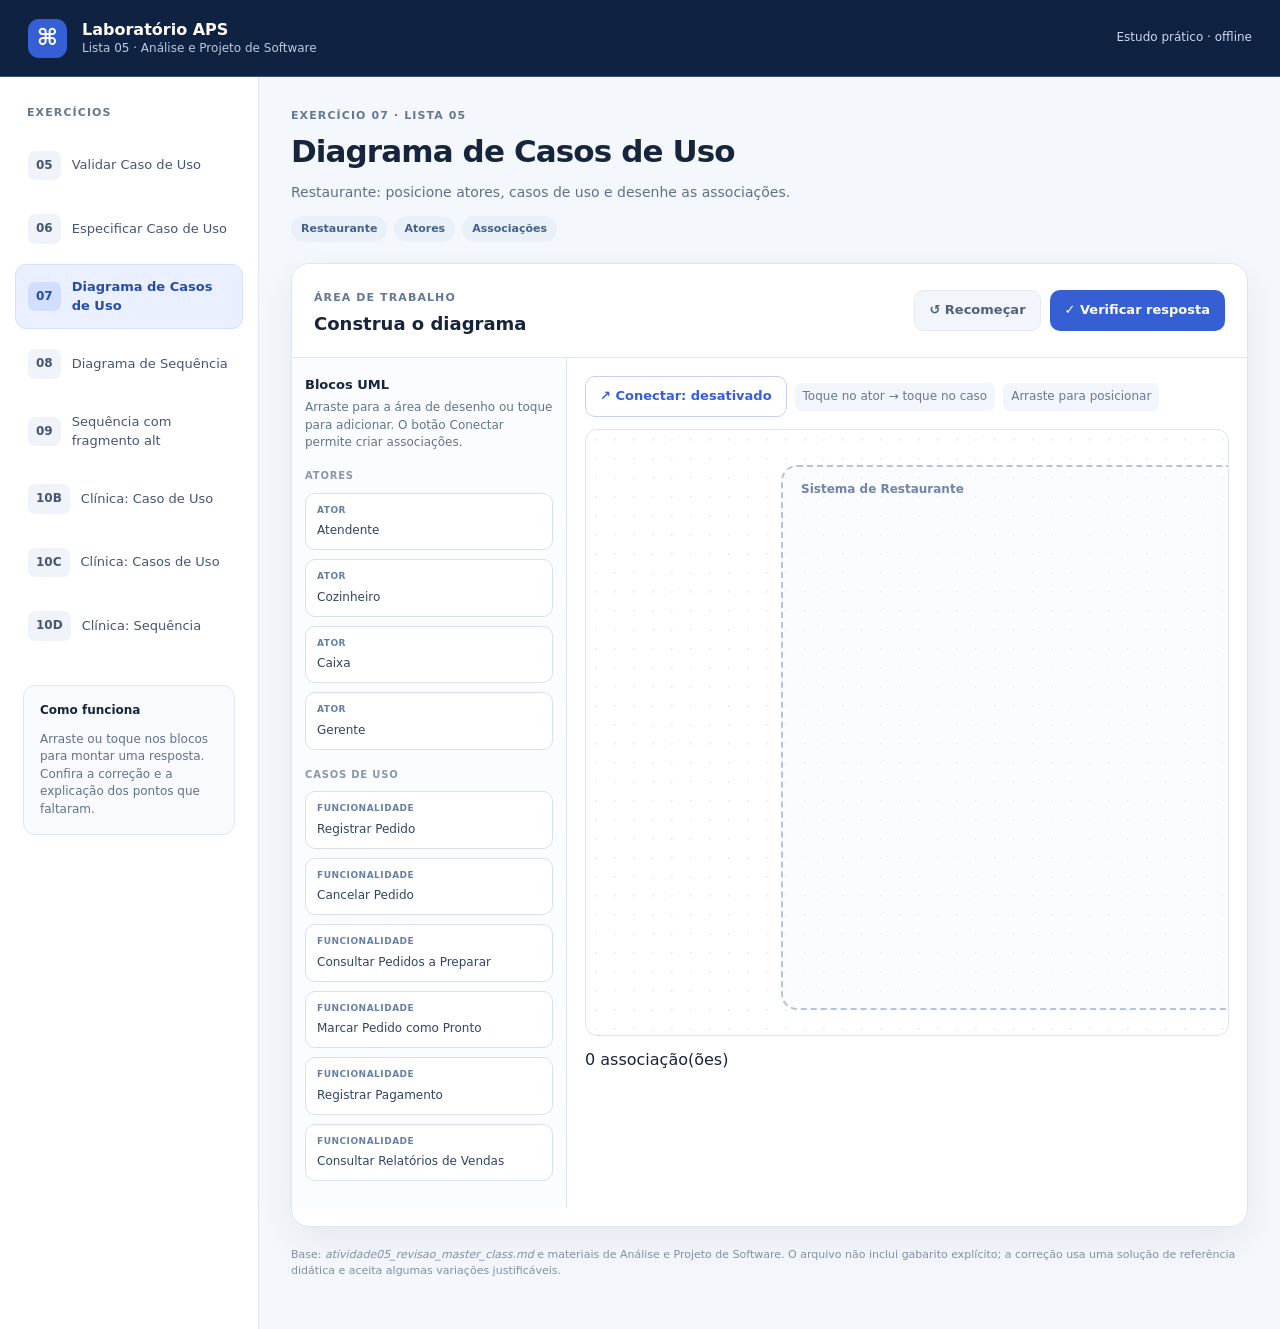
==== estudos_lista/index.html @ 3d5249b2 "feat: add initial HTML structure and CSS styles for exercise platform" ====
<!doctype html>
<html lang="pt-BR">
<head>
  <meta charset="utf-8">
  <meta name="viewport" content="width=device-width, initial-scale=1">
  <meta name="theme-color" content="#0b1730">
  <title>Laboratório APS — Lista 05</title>
  <link rel="stylesheet" href="style.css">
</head>
<body>
  <header class="topbar">
    <div class="brand-icon" aria-hidden="true">⌘</div>
    <div class="brand-copy">
      <strong>Laboratório APS</strong>
      <span>Lista 05 · Análise e Projeto de Software</span>
    </div>
    <div class="topbar-right">Estudo prático · offline</div>
  </header>

  <div class="app-shell">
    <aside class="sidebar">
      <div class="sidebar-title">EXERCÍCIOS</div>
      <nav id="exercise-list" aria-label="Escolha o exercício"></nav>
      <div class="sidebar-note">
        <strong>Como funciona</strong>
        <p>Arraste ou toque nos blocos para montar uma resposta. Confira a correção e a explicação dos pontos que faltaram.</p>
      </div>
    </aside>

    <main class="main-content">
      <section class="intro">
        <div class="eyebrow" id="exercise-id">EXERCÍCIO 07</div>
        <h1 id="exercise-title">Diagramas de Casos de Uso</h1>
        <p id="exercise-description"></p>
        <div class="legend" id="exercise-tags"></div>
      </section>

      <section class="workspace-panel" aria-label="Editor interativo">
        <div class="panel-heading">
          <div>
            <span class="panel-eyebrow">ÁREA DE TRABALHO</span>
            <h2 id="workspace-title">Construa sua resposta</h2>
          </div>
          <div class="toolbar">
            <button id="reset-button" class="btn btn-subtle" type="button">↺ Recomeçar</button>
            <button id="check-button" class="btn btn-primary" type="button">✓ Verificar resposta</button>
          </div>
        </div>

        <div class="workspace-layout" id="workspace-layout"></div>
        <div class="feedback" id="feedback" aria-live="polite"></div>
      </section>

      <footer class="footer">
        Base: <em>atividade05_revisao_master_class.md</em> e materiais de Análise e Projeto de Software.
        O arquivo não inclui gabarito explícito; a correção usa uma solução de referência didática e aceita algumas variações justificáveis.
      </footer>
    </main>
  </div>

  <script src="app.js"></script>
</body>
</html>
---- estudos_lista/style.css ----
:root {
  --background: #f4f7fb;
  --white: #ffffff;
  --ink: #17243c;
  --muted: #64748b;
  --border: #dfe6f0;
  --navy: #102242;
  --navy-light: #243a62;
  --blue: #355fd3;
  --blue-light: #eaf0ff;
  --green: #17754d;
  --green-bg: #e9f9f1;
  --red: #a43b35;
  --red-bg: #fff0ed;
  --orange: #9c621c;
  --orange-bg: #fff5e6;
  --shadow: 0 13px 40px rgba(20, 44, 80, .065);
}

* { box-sizing: border-box; }

body {
  margin: 0;
  min-height: 100vh;
  background: var(--background);
  color: var(--ink);
  font-family: Inter, system-ui, -apple-system, BlinkMacSystemFont, "Segoe UI", sans-serif;
  line-height: 1.45;
}

button, select { font: inherit; }
button { cursor: pointer; }
button:disabled { opacity: .4; cursor: not-allowed; }
button:focus-visible, select:focus-visible, .palette-card:focus-visible, .canvas-node:focus-visible {
  outline: 3px solid #90afff;
  outline-offset: 3px;
}

.topbar {
  height: 77px;
  padding: 0 28px;
  background: var(--navy);
  color: white;
  display: flex;
  gap: 15px;
  align-items: center;
  border-bottom: 1px solid #3b4f72;
}
.brand-icon {
  display: grid;
  place-items: center;
  width: 39px;
  height: 39px;
  background: #365ed5;
  border-radius: 11px;
  font-size: 23px;
  font-weight: 700;
}
.brand-copy { display: flex; flex-direction: column; line-height: 1.3; }
.brand-copy strong { font-size: 16px; }
.brand-copy span { color: #bbcae3; font-size: 12px; }
.topbar-right { margin-left: auto; font-size: 12px; color: #cbd7f2; }

.app-shell { display: flex; min-height: calc(100vh - 77px); }
.sidebar {
  width: 259px;
  flex-shrink: 0;
  background: var(--white);
  border-right: 1px solid var(--border);
  padding: 28px 15px;
}
.sidebar-title, .eyebrow, .panel-eyebrow {
  color: #657893;
  font-size: 11px;
  font-weight: 800;
  letter-spacing: 1.1px;
}
.sidebar-title { margin: 0 12px 16px; }
.exercise-item {
  width: 100%;
  display: flex;
  align-items: center;
  gap: 11px;
  padding: 13px 12px;
  margin-bottom: 6px;
  text-align: left;
  background: transparent;
  color: #465574;
  border: 1px solid transparent;
  border-radius: 11px;
}
.exercise-item:hover { background: #f0f4fc; }
.exercise-item.active {
  background: var(--blue-light);
  color: #264ca9;
  border-color: #d5e0fd;
  font-weight: 700;
}
.exercise-number {
  font-size: 12px;
  font-weight: 800;
  padding: 6px 8px;
  border-radius: 7px;
  background: #f0f3f9;
}
.exercise-item.active .exercise-number { background: #d2defe; }
.exercise-label { font-size: 13px; flex: 1; }
.sidebar-note {
  margin: 30px 8px;
  padding: 16px;
  border: 1px solid #e0e7f3;
  background: #f8fafe;
  border-radius: 12px;
  font-size: 12px;
}
.sidebar-note p { color: #63718a; margin-bottom: 0; }

.main-content { width: 100%; min-width: 0; max-width: 1620px; padding: 31px 32px 50px; }
.intro { margin-bottom: 21px; }
h1 { font-size: clamp(24px, 3vw, 31px); letter-spacing: -.9px; margin: 5px 0 8px; }
.intro p { color: #617087; font-size: 14px; margin: 0 0 14px; max-width: 940px; }
.legend { display: flex; flex-wrap: wrap; gap: 7px; }
.tag { color: #43628c; background: #eaf0f8; border-radius: 20px; font-size: 11px; padding: 5px 10px; font-weight: 650; }
.workspace-panel {
  background: white;
  border: 1px solid var(--border);
  box-shadow: var(--shadow);
  border-radius: 18px;
  overflow: hidden;
}
.panel-heading {
  padding: 20px 22px;
  border-bottom: 1px solid var(--border);
  display: flex;
  align-items: center;
  justify-content: space-between;
  gap: 16px;
  flex-wrap: wrap;
}
h2 { font-size: 18px; margin: 4px 0 0; }
.toolbar { display: flex; gap: 9px; flex-wrap: wrap; }
.btn {
  border: 1px solid transparent;
  border-radius: 10px;
  padding: 10px 14px;
  font-size: 13px;
  font-weight: 750;
  transition: background .15s, transform .15s;
}
.btn:active:not(:disabled) { transform: scale(.98); }
.btn-primary { background: var(--blue); color: white; }
.btn-primary:hover { background: #2448a9; }
.btn-subtle { background: #f2f5fa; color: #50617b; border-color: #e4e9f1; }
.btn-subtle:hover { background: #e7edf7; }
.btn-small { padding: 6px 9px; font-size: 11px; }
.btn-outline { background: white; color: var(--blue); border-color: #c4d2f2; }

.workspace-layout { display: flex; min-height: 530px; }
.palette {
  width: 275px;
  background: #fbfcff;
  padding: 18px 13px;
  border-right: 1px solid var(--border);
  flex-shrink: 0;
}
.palette h3 { margin: 0 0 4px; font-size: 13px; }
.palette-help { margin: 0 0 14px; color: var(--muted); font-size: 12px; }
.palette-card {
  display: block;
  width: 100%;
  text-align: left;
  background: white;
  border: 1px solid #d8e0ef;
  border-radius: 10px;
  margin-bottom: 9px;
  padding: 10px 11px;
  color: #314462;
  font-size: 12px;
  line-height: 1.5;
  touch-action: manipulation;
  cursor: grab;
}
.palette-card:hover { border-color: #819cea; background: #f8faff; }
.palette-card:active { cursor: grabbing; }
.palette-card.added { opacity: .38; background: #eef2f9; }
.card-type { display: block; text-transform: uppercase; letter-spacing: .5px; font-size: 9px; font-weight: 800; color: #6580a7; margin-bottom: 4px; }
.palette-split-title { font-size: 10px; letter-spacing: .8px; font-weight: 800; color: #8b96aa; margin: 18px 0 9px; }
.board-zone { flex: 1; min-width: 0; padding: 18px; }
.board-help { display: flex; flex-wrap: wrap; gap: 8px; margin-bottom: 12px; color: #697a92; font-size: 12px; align-items: center; }
.board-help .hint { padding: 5px 8px; border-radius: 7px; background: #f2f5fb; }

.diagram-scroller {
  width: 100%;
  overflow-x: auto;
  overflow-y: hidden;
  border: 1px solid #dce4ef;
  border-radius: 12px;
  background-color: #fff;
  background-image: radial-gradient(#e7ecf5 1px, transparent 1px);
  background-size: 19px 19px;
}
.diagram-stage { height: 605px; width: 985px; position: relative; }
.system-boundary {
  position: absolute;
  top: 35px;
  left: 195px;
  width: 765px;
  height: 545px;
  background: rgba(244, 249, 255, .48);
  border: 2px dashed #b3c4e0;
  border-radius: 16px;
  pointer-events: none;
}
.system-label { color: #7183a7; font-size: 12px; font-weight: 700; margin: 14px 18px; }
.connection-svg { position: absolute; inset: 0; pointer-events: none; }
.canvas-node {
  position: absolute;
  min-width: 118px;
  width: 168px;
  height: 65px;
  background: white;
  border: 2px solid #7c99c6;
  box-shadow: 0 3px 12px rgba(34, 61, 109, .09);
  display: grid;
  place-items: center;
  text-align: center;
  padding: 7px 12px;
  font-size: 12px;
  font-weight: 700;
  color: #334e75;
  user-select: none;
  touch-action: none;
  cursor: grab;
  z-index: 2;
}
.canvas-node.case { border-radius: 50%; background: #eaf0ff; }
.canvas-node.actor {
  border: none;
  background: transparent;
  box-shadow: none;
  width: 148px;
  height: 103px;
  display: flex;
  align-items: center;
  flex-direction: column;
  justify-content: center;
  gap: 0;
}
.canvas-node.actor svg { flex-shrink: 0; }
.canvas-node.selected { outline: 3px solid #f9bb57; outline-offset: 2px; }
.canvas-node.moving { cursor: grabbing; }
.inline-links { display: flex; flex-wrap: wrap; align-items: center; gap: 6px; margin-top: 12px; }
.link-pill { background: #f1f5fc; padding: 6px 9px; border-radius: 7px; font-size: 11px; }
.link-pill button { background: transparent; border: 0; color: #b65b52; font-weight: 800; padding: 0 0 0 6px; }

.connect-active { background: #fff3dd; border-color: #f1cc7f; color: #80531d; }

.case-sections { display: flex; flex-direction: column; gap: 12px; }
.case-section {
  border: 1px dashed #c8d5e9;
  border-radius: 12px;
  min-height: 90px;
  background: #f9fbff;
  padding: 12px;
}
.case-section.active { border: 2px solid #5a7fdc; background: #f4f7ff; }
.section-heading { display: flex; align-items: center; justify-content: space-between; gap: 8px; margin-bottom: 10px; }
.section-heading strong { font-size: 12px; }
.section-count { font-size: 11px; color: #8292a7; }
.case-block {
  background: white;
  border: 1px solid #d7e2f2;
  padding: 10px;
  border-radius: 9px;
  font-size: 12px;
  margin-top: 7px;
  display: flex;
  gap: 9px;
  align-items: flex-start;
}
.case-block span { flex: 1; }
.case-block-actions { white-space: nowrap; display: flex; gap: 3px; }
.mini-btn { background: #edf2fa; color: #59718f; border: none; border-radius: 5px; padding: 2px 5px; font-size: 12px; }
.mini-btn:hover { background: #d7e4fb; }
.section-empty { color: #9ba9bd; font-size: 11px; font-style: italic; }

.participants-row { display: flex; flex-wrap: wrap; align-items: stretch; gap: 8px; margin: 10px 0; min-height: 64px; }
.participant-tile {
  background: #ecf3ff;
  border: 1px solid #c5d5f1;
  padding: 7px 10px;
  border-radius: 9px;
  font-size: 11px;
  color: #37547e;
  font-weight: 750;
}
.participant-actions { display: flex; gap: 5px; justify-content: center; margin-top: 5px; }
.participant-actions button { font-size: 11px; padding: 2px 5px; border: none; border-radius: 5px; color: #5e7cb4; background: #dbe7fc; }
.sequence-preview { overflow: auto; border: 1px solid #dce4ef; border-radius: 12px; background: white; margin: 0 0 18px; }
.sequence-preview svg { display: block; }
.step-list { list-style: none; padding: 0; margin: 0; }
.step-row {
  display: grid;
  grid-template-columns: 30px minmax(145px, 1.3fr) minmax(115px, 1fr) minmax(115px, 1fr) minmax(115px, .8fr) 79px;
  gap: 8px;
  align-items: center;
  border: 1px solid #e0e7f3;
  border-radius: 9px;
  padding: 8px;
  margin-bottom: 8px;
  background: #f9fbff;
}
.step-row select { width: 100%; min-width: 0; background: white; border: 1px solid #cbd5e3; border-radius: 7px; font-size: 11px; padding: 7px 5px; }
.step-row .step-action { font-size: 11px; font-weight: 700; overflow-wrap: anywhere; }
.step-row .step-number { color: #738aab; font-weight: 800; font-size: 11px; }
.step-controls { display: flex; gap: 3px; }
.step-controls button { background: #e7eef9; border: 0; border-radius: 5px; padding: 5px 6px; font-size: 12px; }
.step-empty { font-size: 12px; color: #93a2b7; padding: 22px; text-align: center; border: 2px dashed #d8e2f1; border-radius: 10px; }

.feedback { padding: 0 22px 18px; }
.feedback:not(:empty) { padding-top: 19px; border-top: 1px solid var(--border); }
.feedback h3 { margin: 0 0 10px; font-size: 16px; }
.feedback-summary { display: flex; align-items: center; justify-content: space-between; gap: 12px; flex-wrap: wrap; margin-bottom: 16px; }
.feedback-score { font-size: 26px; font-weight: 800; letter-spacing: -1px; }
.feedback-line { border-radius: 9px; padding: 10px 12px; margin: 8px 0; font-size: 12px; }
.feedback-line.good { background: var(--green-bg); color: var(--green); }
.feedback-line.bad { background: var(--red-bg); color: var(--red); }
.feedback-line.note { background: var(--orange-bg); color: var(--orange); }
.reference-example { background: #f8faff; padding: 14px; border: 1px solid #dce6f5; border-radius: 11px; margin-top: 16px; }
.reference-example h4 { margin: 0 0 8px; font-size: 13px; }
.reference-example p { margin: 4px 0; font-size: 12px; }
.reference-example ol { font-size: 12px; padding-left: 20px; }
.footer { margin: 20px 0 0; color: #8190a6; font-size: 11px; }

@media (max-width: 1080px) {
  .sidebar { width: 213px; }
  .main-content { padding: 25px 20px; }
  .palette { width: 231px; }
  .step-row { grid-template-columns: 25px 1.4fr 1fr 1fr; }
  .step-row select:nth-of-type(3) { grid-column: 2 / 4; }
}
@media (max-width: 760px) {
  .topbar { padding: 0 15px; }
  .topbar-right { display: none; }
  .app-shell { flex-direction: column; }
  .sidebar { width: 100%; border-right: none; border-bottom: 1px solid var(--border); padding: 12px; }
  .sidebar-title, .sidebar-note { display: none; }
  #exercise-list { display: flex; overflow-x: auto; gap: 5px; padding-bottom: 4px; }
  .exercise-item { width: auto; flex-shrink: 0; margin: 0; padding: 8px 9px; }
  .exercise-label { max-width: 110px; }
  .main-content { padding: 18px 12px 35px; }
  .panel-heading { padding: 15px; }
  .workspace-layout { flex-direction: column; }
  .palette { width: 100%; padding: 12px; border-right: none; border-bottom: 1px solid var(--border); max-height: 260px; overflow-y: auto; }
  .board-zone { padding: 12px; }
  .step-row { grid-template-columns: 25px minmax(100px, 1fr) minmax(80px, 1fr); }
  .step-row .step-action { grid-column: 2 / 4; }
  .step-row select:nth-of-type(3) { grid-column: auto; }
  .feedback { padding-left: 14px; padding-right: 14px; }
}
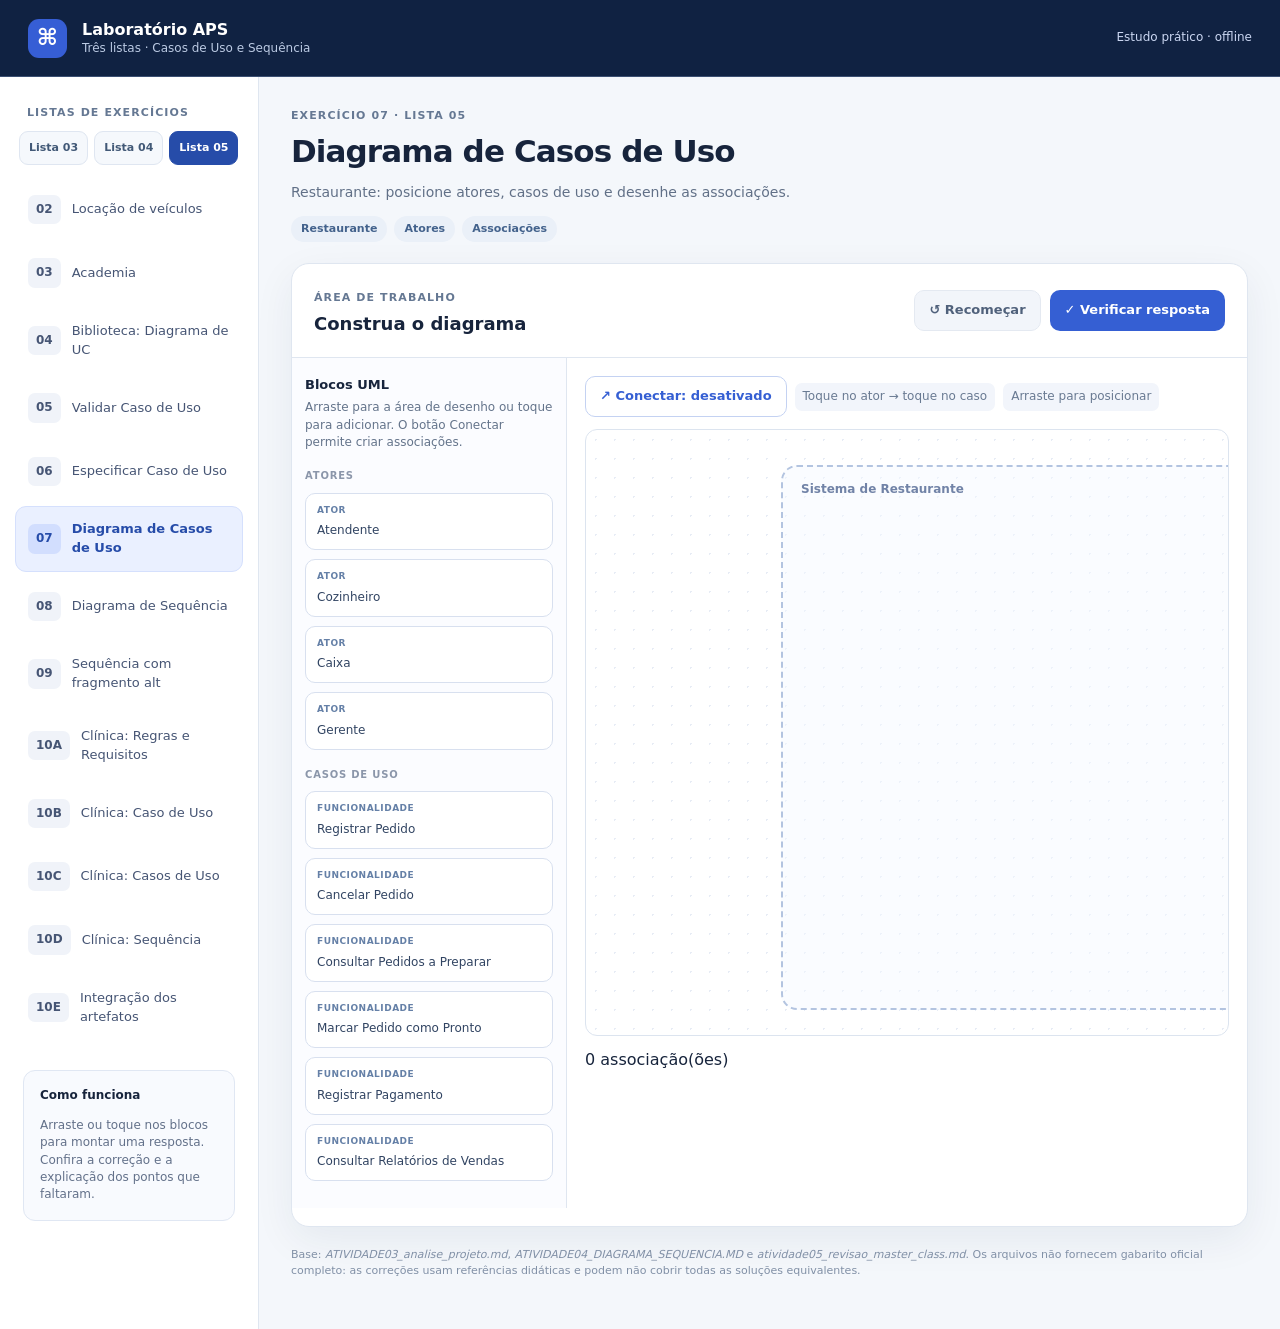
==== commit 94efaf14: "Update index.html and style.css for improved navigation and content clarity - Changed the title and " ====
--- a/estudos_lista/index.html
+++ b/estudos_lista/index.html
@@ -4,7 +4,7 @@
   <meta charset="utf-8">
   <meta name="viewport" content="width=device-width, initial-scale=1">
   <meta name="theme-color" content="#0b1730">
-  <title>Laboratório APS — Lista 05</title>
+  <title>Laboratório APS — 3 listas</title>
   <link rel="stylesheet" href="style.css">
 </head>
 <body>
@@ -12,14 +12,19 @@
     <div class="brand-icon" aria-hidden="true">⌘</div>
     <div class="brand-copy">
       <strong>Laboratório APS</strong>
-      <span>Lista 05 · Análise e Projeto de Software</span>
+      <span>Três listas · Casos de Uso e Sequência</span>
     </div>
     <div class="topbar-right">Estudo prático · offline</div>
   </header>
 
   <div class="app-shell">
     <aside class="sidebar">
-      <div class="sidebar-title">EXERCÍCIOS</div>
+      <div class="sidebar-title">LISTAS DE EXERCÍCIOS</div>
+      <div class="list-filter" aria-label="Filtrar por lista">
+        <button type="button" class="list-tab" data-list="Lista 03">Lista 03</button>
+        <button type="button" class="list-tab" data-list="Lista 04">Lista 04</button>
+        <button type="button" class="list-tab" data-list="Lista 05">Lista 05</button>
+      </div>
       <nav id="exercise-list" aria-label="Escolha o exercício"></nav>
       <div class="sidebar-note">
         <strong>Como funciona</strong>
@@ -52,8 +57,8 @@
       </section>
 
       <footer class="footer">
-        Base: <em>atividade05_revisao_master_class.md</em> e materiais de Análise e Projeto de Software.
-        O arquivo não inclui gabarito explícito; a correção usa uma solução de referência didática e aceita algumas variações justificáveis.
+        Base: <em>ATIVIDADE03_analise_projeto.md</em>, <em>ATIVIDADE04_DIAGRAMA_SEQUENCIA.MD</em> e <em>atividade05_revisao_master_class.md</em>.
+        Os arquivos não fornecem gabarito oficial completo: as correções usam referências didáticas e podem não cobrir todas as soluções equivalentes.
       </footer>
     </main>
   </div>
--- a/estudos_lista/style.css
+++ b/estudos_lista/style.css
@@ -296,6 +296,9 @@
 }
 .participant-actions { display: flex; gap: 5px; justify-content: center; margin-top: 5px; }
 .participant-actions button { font-size: 11px; padding: 2px 5px; border: none; border-radius: 5px; color: #5e7cb4; background: #dbe7fc; }
+.message-legend { display:flex; flex-wrap:wrap; align-items:center; gap:17px; margin: 0 0 10px; color:#4a5e7a; font-size:11px; font-weight:650; }
+.message-legend span { display:inline-flex; align-items:center; gap:5px; }
+.message-legend svg { flex-shrink:0; }
 .sequence-preview { overflow: auto; border: 1px solid #dce4ef; border-radius: 12px; background: white; margin: 0 0 18px; }
 .sequence-preview svg { display: block; }
 .step-list { list-style: none; padding: 0; margin: 0; }
@@ -358,3 +361,32 @@
   .step-row select:nth-of-type(3) { grid-column: auto; }
   .feedback { padding-left: 14px; padding-right: 14px; }
 }
+
+/* Laboratório ampliado — navegação pelas três listas */
+.list-filter { display:flex; flex-wrap:wrap; gap:6px; margin: 0 4px 16px; }
+.list-tab { border:1px solid #dfe6f1; background:#f5f8fc; padding:8px 9px; border-radius:9px; color:#425977; font-size:11px; font-weight:800; }
+.list-tab.active { background:#264ca9; color:white; border-color:#264ca9; }
+.sidebar-title { margin-bottom:10px; }
+.quiz-board { width:100%; min-width:0; padding:23px; display:grid;gap:14px; }
+.quiz-question { border:1px solid #dfe6f1; padding:17px; border-radius:13px; min-width:0; background:#fff; }
+.quiz-question legend { font-size:13px; color:#193252; font-weight:750; padding:0 8px; }
+.quiz-number { display:inline-flex; align-items:center; justify-content:center; background:#e8efff; border-radius:8px; width:25px; height:25px; margin-right:7px; font-size:12px; }
+.quiz-option { display:flex; align-items:flex-start; gap:9px; border:1px solid #e5ebf4; background:#f9fbff; padding:10px 12px; border-radius:9px; font-size:12px; margin:7px 0; cursor:pointer; }
+.quiz-option:hover { border-color:#a4bcf2; }
+.quiz-option:has(input:checked) { border-color:#527cda; background:#eef3ff; }
+.quiz-option input { margin:2px 0 0; flex-shrink:0; accent-color:#355fd3; }
+.quiz-option span {flex:1;}
+.step-row { grid-template-columns: 25px minmax(145px, 1.5fr) repeat(4,minmax(105px,1fr)) 77px; }
+@media (max-width:1100px) {
+ .step-row { grid-template-columns:25px minmax(140px,1fr) repeat(2,minmax(110px,1fr)); }
+ .step-row select:nth-of-type(3), .step-row select:nth-of-type(4) { grid-column:auto; }
+ .step-row .step-controls { grid-column: 2/-1; justify-content:flex-end; }
+}
+@media (max-width:760px) {
+ .list-filter {margin-bottom:8px;}
+ .quiz-board {padding:13px;}
+ .quiz-question {padding:11px;}
+ .step-row {grid-template-columns:25px minmax(90px,1fr) minmax(90px,1fr);}
+ .step-row .step-action {grid-column:2/-1;}
+ .step-row select:nth-of-type(3), .step-row select:nth-of-type(4) {grid-column:auto;}
+}
